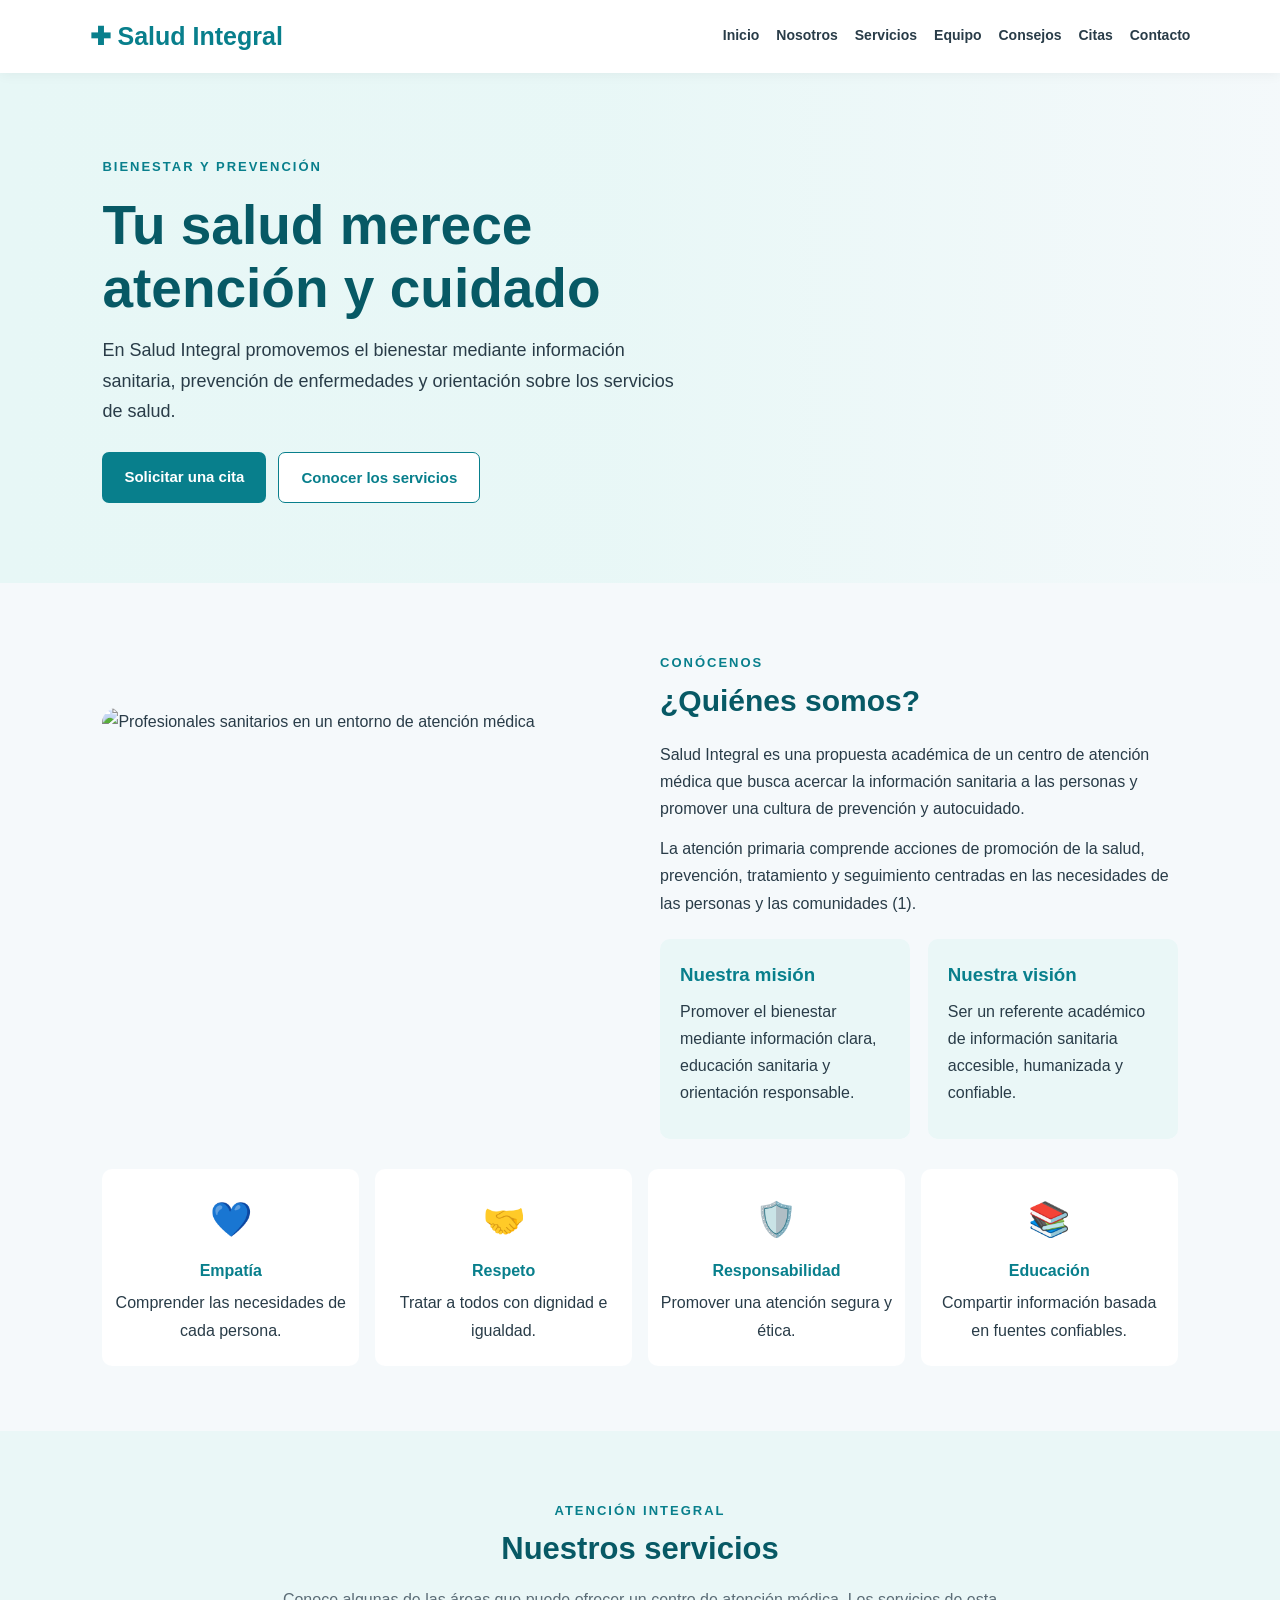
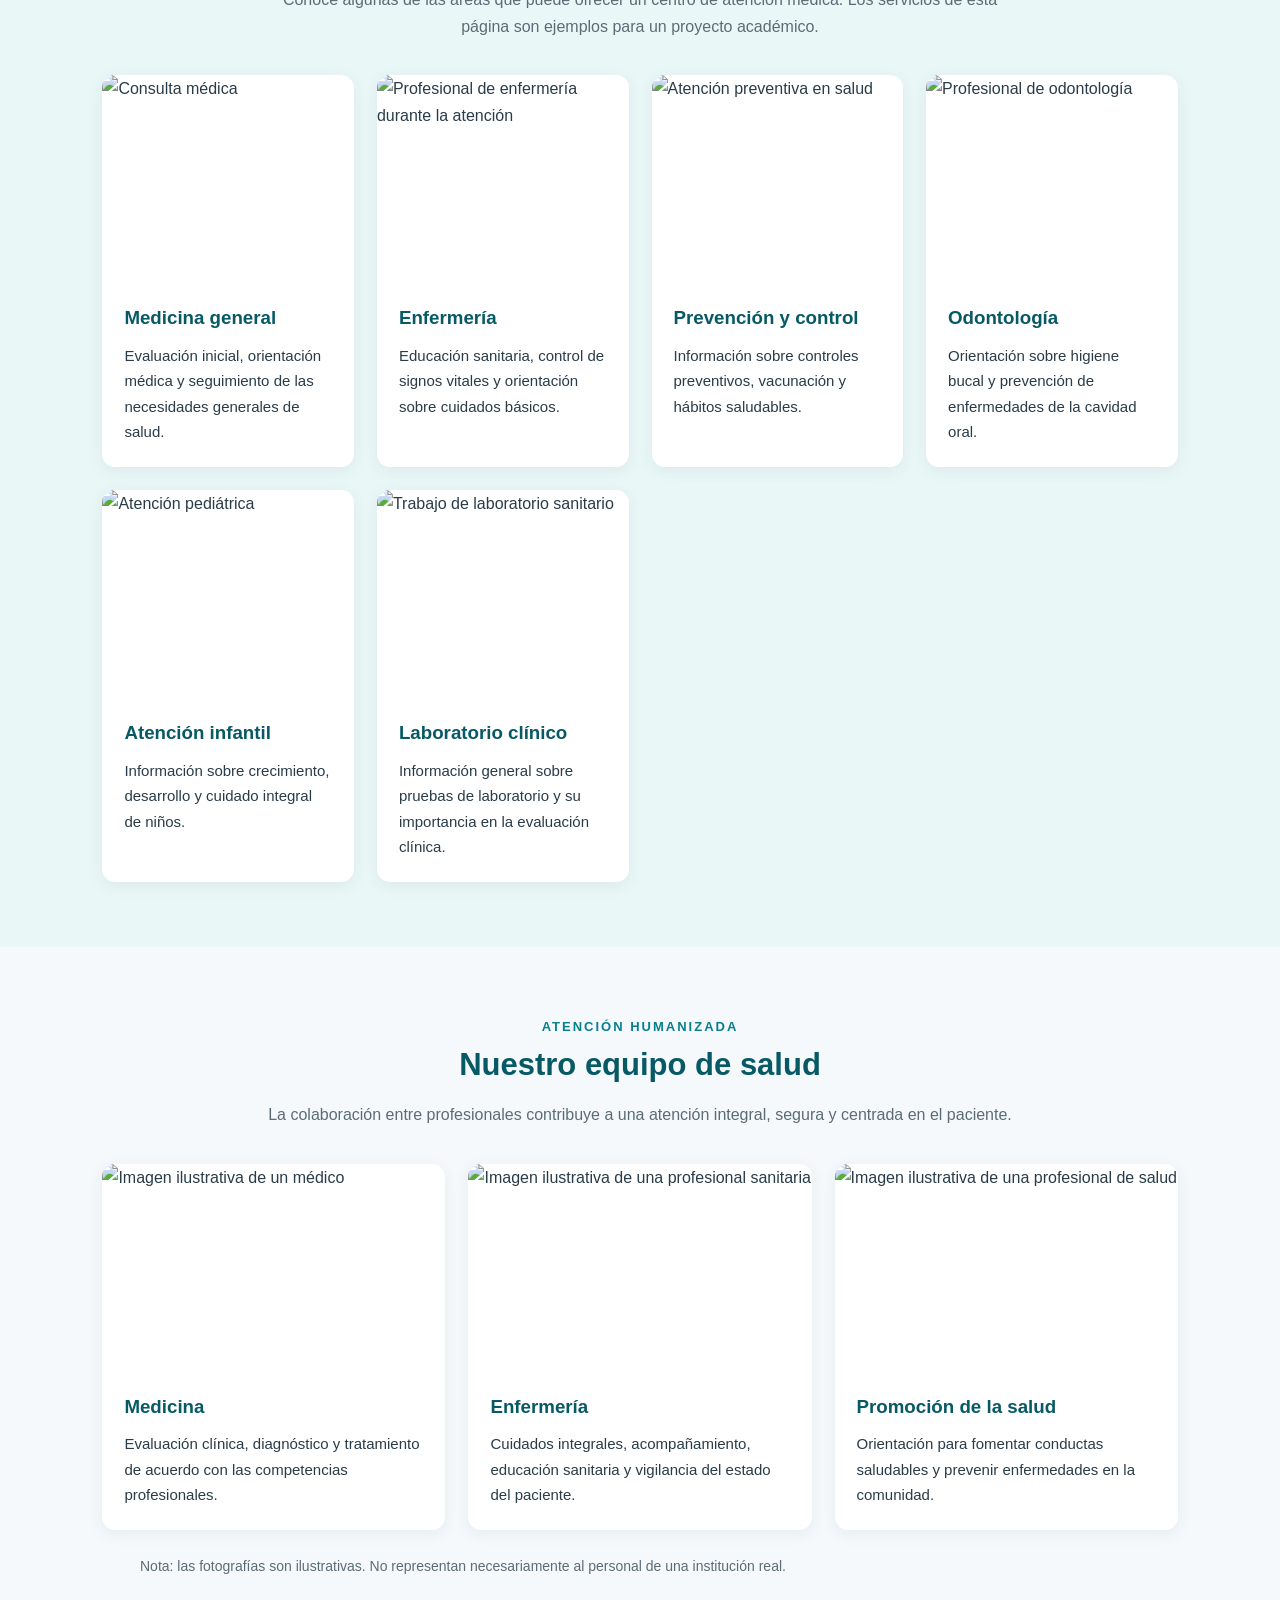
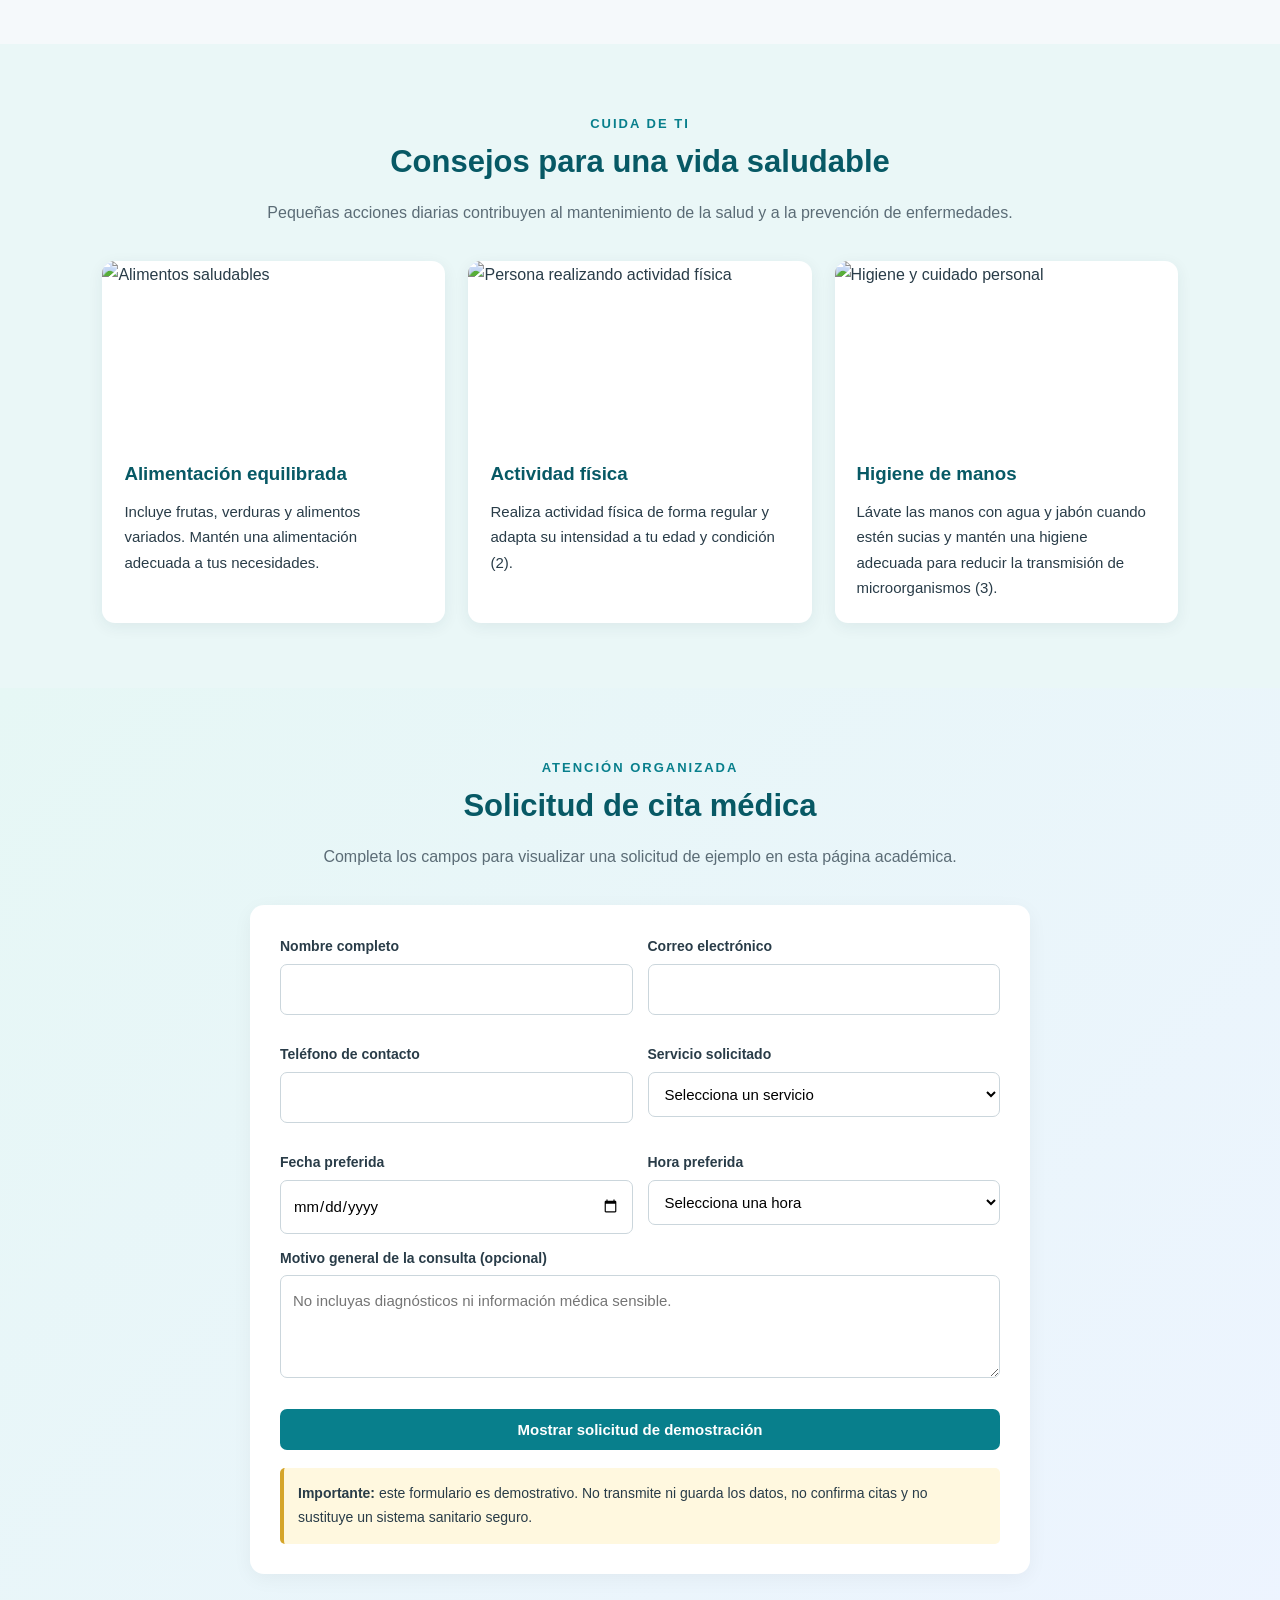
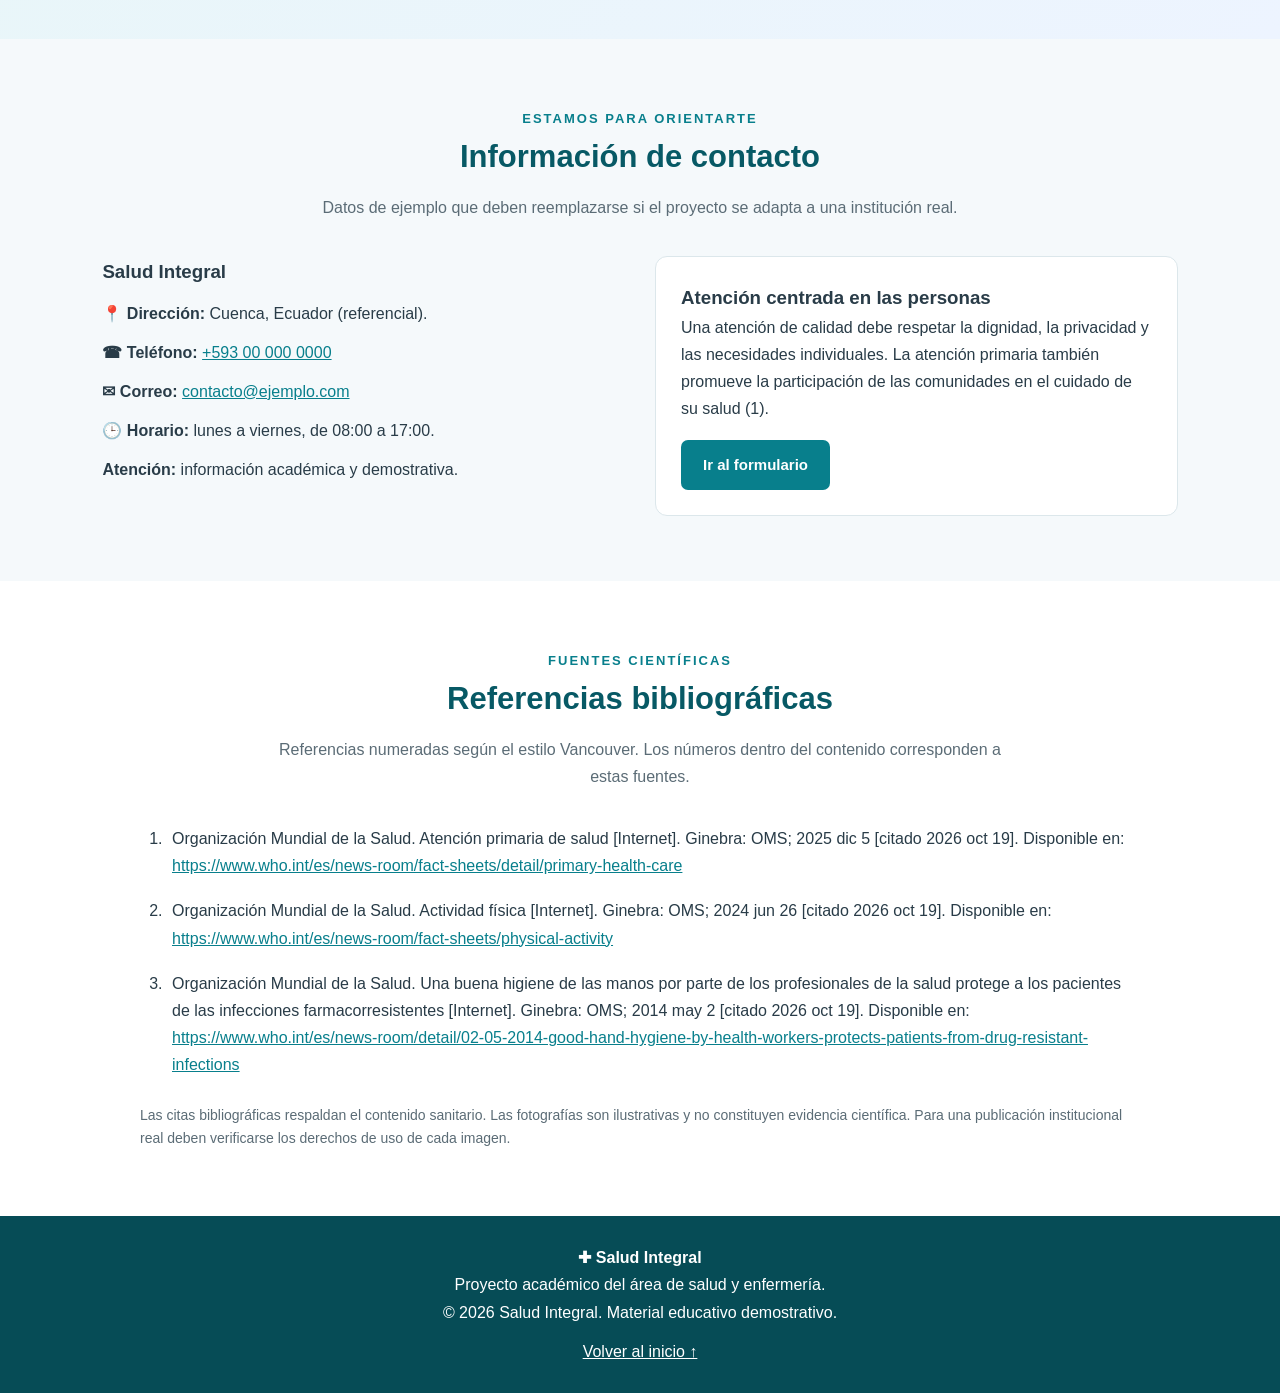
==== index.html @ 94a9ddc7 "Innitial commit" ====
<!DOCTYPE html>
<html lang="es">
<head>
  <meta charset="UTF-8">
  <meta name="viewport" content="width=device-width, initial-scale=1.0">
  <meta name="description" content="Salud Integral: proyecto académico de información sanitaria, prevención, enfermería y solicitud de citas médicas.">
  <meta name="theme-color" content="#087f8c">
  <title>Salud Integral | Centro de Atención Médica</title>

  <style>
    :root {
      --principal: #087f8c;
      --oscuro: #075965;
      --claro: #eaf7f7;
      --texto: #293c48;
      --blanco: #ffffff;
    }

    * {
      margin: 0;
      padding: 0;
      box-sizing: border-box;
    }

    html { scroll-behavior: smooth; }

    body {
      font-family: Arial, Helvetica, sans-serif;
      background: #f5f9fb;
      color: var(--texto);
      line-height: 1.7;
    }

    a { color: var(--principal); }

    img {
      display: block;
      max-width: 100%;
    }

    header {
      background: var(--blanco);
      padding: 15px 7%;
      display: flex;
      justify-content: space-between;
      align-items: center;
      gap: 20px;
      flex-wrap: wrap;
      box-shadow: 0 2px 12px #0000000c;
      position: sticky;
      top: 0;
      z-index: 10;
    }

    .logo {
      color: var(--principal);
      font-size: 25px;
      font-weight: bold;
      text-decoration: none;
    }

    nav {
      display: flex;
      flex-wrap: wrap;
      gap: 17px;
    }

    nav a {
      text-decoration: none;
      font-size: 14px;
      font-weight: bold;
      color: var(--texto);
    }

    nav a:hover { color: var(--principal); }

    .portada {
      min-height: 510px;
      display: flex;
      align-items: center;
      padding: 65px 8%;
      background:
        linear-gradient(90deg, #e7f7f6 0%, #e7f7f6e8 48%, #e7f7f610 100%),
        url("https://images.unsplash.com/photo-1576091160399-112ba8d25d1d?auto=format&fit=crop&w=1800&q=85")
        center/cover no-repeat;
    }

    .portada-contenido { max-width: 650px; }

    .etiqueta {
      color: var(--principal);
      font-weight: bold;
      text-transform: uppercase;
      letter-spacing: 2px;
      font-size: 13px;
    }

    h1 {
      color: var(--oscuro);
      font-size: clamp(34px, 5vw, 55px);
      line-height: 1.15;
      margin: 15px 0;
    }

    .portada p {
      font-size: 18px;
      max-width: 580px;
    }

    .botones {
      display: flex;
      flex-wrap: wrap;
      gap: 12px;
      margin-top: 25px;
    }

    .boton {
      display: inline-block;
      padding: 12px 22px;
      border: 0;
      border-radius: 7px;
      background: var(--principal);
      color: white;
      text-decoration: none;
      font-weight: bold;
      cursor: pointer;
      font-size: 15px;
    }

    .boton:hover { background: var(--oscuro); }

    .boton-secundario {
      background: white;
      color: var(--principal);
      border: 1px solid var(--principal);
    }

    section {
      padding: 65px 8%;
      scroll-margin-top: 85px;
    }

    .encabezado {
      text-align: center;
      max-width: 750px;
      margin: 0 auto 35px;
    }

    .encabezado h2 {
      color: var(--oscuro);
      font-size: 31px;
      margin-bottom: 10px;
    }

    .encabezado p { color: #5b6c76; }

    .nosotros {
      display: grid;
      grid-template-columns: 1fr 1fr;
      gap: 40px;
      align-items: center;
    }

    .nosotros img {
      width: 100%;
      height: 370px;
      object-fit: cover;
      border-radius: 15px;
    }

    .nosotros h2 {
      color: var(--oscuro);
      font-size: 30px;
      margin-bottom: 15px;
    }

    .nosotros p { margin-bottom: 13px; }

    .mision-vision {
      display: grid;
      grid-template-columns: repeat(2, 1fr);
      gap: 18px;
      margin-top: 22px;
    }

    .bloque {
      padding: 20px;
      background: var(--claro);
      border-radius: 10px;
    }

    .bloque h3 {
      color: var(--principal);
      margin-bottom: 7px;
    }

    .fondo-claro { background: var(--claro); }

    .servicios, .equipo, .consejos {
      display: grid;
      grid-template-columns: repeat(auto-fit, minmax(230px, 1fr));
      gap: 23px;
    }

    .tarjeta {
      background: white;
      border-radius: 13px;
      overflow: hidden;
      box-shadow: 0 4px 16px #173b4a12;
      transition: transform .2s;
    }

    .tarjeta:hover { transform: translateY(-4px); }

    .tarjeta img {
      width: 100%;
      height: 205px;
      object-fit: cover;
    }

    .tarjeta-contenido { padding: 22px; }

    .tarjeta h3 {
      color: var(--oscuro);
      margin-bottom: 9px;
    }

    .tarjeta p { font-size: 15px; }

    .icono {
      font-size: 34px;
      margin-bottom: 8px;
    }

    .valores {
      display: grid;
      grid-template-columns: repeat(auto-fit, minmax(150px, 1fr));
      gap: 16px;
      margin-top: 30px;
    }

    .valor {
      text-align: center;
      background: white;
      border-radius: 10px;
      padding: 22px 12px;
    }

    .valor strong {
      color: var(--principal);
      display: block;
      margin-bottom: 5px;
    }

    .consejo-imagen {
      height: 175px !important;
    }

    .citas-fondo {
      background: linear-gradient(135deg, #e6f7f5, #edf4ff);
    }

    .formulario {
      max-width: 780px;
      margin: auto;
      padding: 30px;
      background: white;
      border-radius: 14px;
      box-shadow: 0 5px 20px #0000000c;
    }

    .campos {
      display: grid;
      grid-template-columns: 1fr 1fr;
      gap: 15px;
    }

    .campo { margin-bottom: 13px; }

    label {
      display: block;
      font-weight: bold;
      margin-bottom: 5px;
      font-size: 14px;
    }

    input, select, textarea {
      width: 100%;
      padding: 12px;
      border: 1px solid #cbd6dc;
      border-radius: 7px;
      background: white;
      font: inherit;
      font-size: 15px;
    }

    input:focus, select:focus, textarea:focus {
      outline: 2px solid #79cbd0;
      border-color: var(--principal);
    }

    .formulario button { width: 100%; margin-top: 10px; }

    #mensaje {
      margin-top: 15px;
      color: var(--oscuro);
      font-weight: bold;
      text-align: center;
    }

    .aviso {
      margin-top: 18px;
      padding: 14px;
      background: #fff8df;
      border-left: 4px solid #d5a52a;
      border-radius: 5px;
      font-size: 14px;
    }

    .contacto-grid {
      display: grid;
      grid-template-columns: 1fr 1fr;
      gap: 30px;
      align-items: start;
    }

    .contacto-info p { margin: 12px 0; }

    .mapa {
      background: white;
      border-radius: 12px;
      padding: 25px;
      border: 1px solid #dce7eb;
    }

    .referencias { background: white; }

    .referencias ol {
      max-width: 1000px;
      margin: auto;
      padding-left: 27px;
    }

    .referencias li {
      margin-bottom: 18px;
      padding-left: 5px;
      overflow-wrap: anywhere;
    }

    .referencias a { overflow-wrap: anywhere; }

    .nota {
      max-width: 1000px;
      margin: 25px auto 0;
      color: #5b6c76;
      font-size: 14px;
    }

    footer {
      background: #064c56;
      color: white;
      text-align: center;
      padding: 28px 8%;
    }

    footer a { color: white; }

    .volver {
      display: inline-block;
      margin-top: 12px;
    }

    @media (max-width: 850px) {
      header { justify-content: center; }
      nav { justify-content: center; }
      .nosotros, .contacto-grid { grid-template-columns: 1fr; }
      .portada { background-position: 60% center; }
    }

    @media (max-width: 550px) {
      section { padding: 45px 6%; }
      header { position: static; padding: 18px 5%; }
      nav { gap: 12px; }
      nav a { font-size: 13px; }
      .portada { padding: 55px 6%; }
      .portada p { font-size: 16px; }
      .campos, .mision-vision { grid-template-columns: 1fr; }
      .formulario { padding: 20px; }
      .nosotros img { height: 260px; }
    }
  </style>
</head>

<body>

<header id="inicio">
  <a href="#inicio" class="logo">✚ Salud Integral</a>

  <nav aria-label="Navegación principal">
    <a href="#inicio">Inicio</a>
    <a href="#nosotros">Nosotros</a>
    <a href="#servicios">Servicios</a>
    <a href="#equipo">Equipo</a>
    <a href="#consejos">Consejos</a>
    <a href="#citas">Citas</a>
    <a href="#contacto">Contacto</a>
  </nav>
</header>

<main>

  <!-- PORTADA -->
  <section class="portada">
    <div class="portada-contenido">
      <span class="etiqueta">Bienestar y prevención</span>
      <h1>Tu salud merece atención y cuidado</h1>
      <p>
        En Salud Integral promovemos el bienestar mediante
        información sanitaria, prevención de enfermedades
        y orientación sobre los servicios de salud.
      </p>
      <div class="botones">
        <a href="#citas" class="boton">Solicitar una cita</a>
        <a href="#servicios" class="boton boton-secundario">
          Conocer los servicios
        </a>
      </div>
    </div>
  </section>

  <!-- QUIÉNES SOMOS -->
  <section id="nosotros">
    <div class="nosotros">
      <img
        src="https://images.unsplash.com/photo-1551601651-2a8555f1a136?auto=format&fit=crop&w=1000&q=85"
        alt="Profesionales sanitarios en un entorno de atención médica"
        loading="lazy">

      <div>
        <span class="etiqueta">Conócenos</span>
        <h2>¿Quiénes somos?</h2>
        <p>
          Salud Integral es una propuesta académica de un centro
          de atención médica que busca acercar la información
          sanitaria a las personas y promover una cultura de
          prevención y autocuidado.
        </p>
        <p>
          La atención primaria comprende acciones de promoción
          de la salud, prevención, tratamiento y seguimiento
          centradas en las necesidades de las personas y las
          comunidades (1).
        </p>

        <div class="mision-vision">
          <div class="bloque">
            <h3>Nuestra misión</h3>
            <p>
              Promover el bienestar mediante información clara,
              educación sanitaria y orientación responsable.
            </p>
          </div>
          <div class="bloque">
            <h3>Nuestra visión</h3>
            <p>
              Ser un referente académico de información
              sanitaria accesible, humanizada y confiable.
            </p>
          </div>
        </div>
      </div>
    </div>

    <div class="valores">
      <div class="valor">
        <div class="icono">💙</div>
        <strong>Empatía</strong>
        <p>Comprender las necesidades de cada persona.</p>
      </div>
      <div class="valor">
        <div class="icono">🤝</div>
        <strong>Respeto</strong>
        <p>Tratar a todos con dignidad e igualdad.</p>
      </div>
      <div class="valor">
        <div class="icono">🛡️</div>
        <strong>Responsabilidad</strong>
        <p>Promover una atención segura y ética.</p>
      </div>
      <div class="valor">
        <div class="icono">📚</div>
        <strong>Educación</strong>
        <p>Compartir información basada en fuentes confiables.</p>
      </div>
    </div>
  </section>

  <!-- SERVICIOS -->
  <section id="servicios" class="fondo-claro">
    <div class="encabezado">
      <span class="etiqueta">Atención integral</span>
      <h2>Nuestros servicios</h2>
      <p>
        Conoce algunas de las áreas que puede ofrecer un centro
        de atención médica. Los servicios de esta página son
        ejemplos para un proyecto académico.
      </p>
    </div>

    <div class="servicios">
      <article class="tarjeta">
        <img
          src="https://images.unsplash.com/photo-1612349317150-e413f6a5b16d?auto=format&fit=crop&w=700&q=80"
          alt="Consulta médica"
          loading="lazy">
        <div class="tarjeta-contenido">
          <h3>Medicina general</h3>
          <p>
            Evaluación inicial, orientación médica y seguimiento
            de las necesidades generales de salud.
          </p>
        </div>
      </article>

      <article class="tarjeta">
        <img
          src="https://images.unsplash.com/photo-1576091160550-2173dba999ef?auto=format&fit=crop&w=700&q=80"
          alt="Profesional de enfermería durante la atención"
          loading="lazy">
        <div class="tarjeta-contenido">
          <h3>Enfermería</h3>
          <p>
            Educación sanitaria, control de signos vitales
            y orientación sobre cuidados básicos.
          </p>
        </div>
      </article>

      <article class="tarjeta">
        <img
          src="https://images.unsplash.com/photo-1584982751601-97dcc096659c?auto=format&fit=crop&w=700&q=80"
          alt="Atención preventiva en salud"
          loading="lazy">
        <div class="tarjeta-contenido">
          <h3>Prevención y control</h3>
          <p>
            Información sobre controles preventivos,
            vacunación y hábitos saludables.
          </p>
        </div>
      </article>

      <article class="tarjeta">
        <img
          src="https://images.unsplash.com/photo-1606811971618-4486d14f3f99?auto=format&fit=crop&w=700&q=80"
          alt="Profesional de odontología"
          loading="lazy">
        <div class="tarjeta-contenido">
          <h3>Odontología</h3>
          <p>
            Orientación sobre higiene bucal y prevención
            de enfermedades de la cavidad oral.
          </p>
        </div>
      </article>

      <article class="tarjeta">
        <img
          src="https://images.unsplash.com/photo-1581056771107-24ca5f033842?auto=format&fit=crop&w=700&q=80"
          alt="Atención pediátrica"
          loading="lazy">
        <div class="tarjeta-contenido">
          <h3>Atención infantil</h3>
          <p>
            Información sobre crecimiento, desarrollo
            y cuidado integral de niños.
          </p>
        </div>
      </article>

      <article class="tarjeta">
        <img
          src="https://images.unsplash.com/photo-1579154204601-01588f351e67?auto=format&fit=crop&w=700&q=80"
          alt="Trabajo de laboratorio sanitario"
          loading="lazy">
        <div class="tarjeta-contenido">
          <h3>Laboratorio clínico</h3>
          <p>
            Información general sobre pruebas de laboratorio
            y su importancia en la evaluación clínica.
          </p>
        </div>
      </article>
    </div>
  </section>

  <!-- EQUIPO -->
  <section id="equipo">
    <div class="encabezado">
      <span class="etiqueta">Atención humanizada</span>
      <h2>Nuestro equipo de salud</h2>
      <p>
        La colaboración entre profesionales contribuye a una
        atención integral, segura y centrada en el paciente.
      </p>
    </div>

    <div class="equipo">
      <article class="tarjeta">
        <img
          src="https://images.unsplash.com/photo-1612349317150-e413f6a5b16d?auto=format&fit=crop&w=700&q=80"
          alt="Imagen ilustrativa de un médico"
          loading="lazy">
        <div class="tarjeta-contenido">
          <h3>Medicina</h3>
          <p>
            Evaluación clínica, diagnóstico y tratamiento
            de acuerdo con las competencias profesionales.
          </p>
        </div>
      </article>

      <article class="tarjeta">
        <img
          src="https://images.unsplash.com/photo-1559839734-2b71ea197ec2?auto=format&fit=crop&w=700&q=80"
          alt="Imagen ilustrativa de una profesional sanitaria"
          loading="lazy">
        <div class="tarjeta-contenido">
          <h3>Enfermería</h3>
          <p>
            Cuidados integrales, acompañamiento, educación
            sanitaria y vigilancia del estado del paciente.
          </p>
        </div>
      </article>

      <article class="tarjeta">
        <img
          src="https://images.unsplash.com/photo-1582750433449-648ed127bb54?auto=format&fit=crop&w=700&q=80"
          alt="Imagen ilustrativa de una profesional de salud"
          loading="lazy">
        <div class="tarjeta-contenido">
          <h3>Promoción de la salud</h3>
          <p>
            Orientación para fomentar conductas saludables
            y prevenir enfermedades en la comunidad.
          </p>
        </div>
      </article>
    </div>

    <p class="nota">
      Nota: las fotografías son ilustrativas. No representan
      necesariamente al personal de una institución real.
    </p>
  </section>

  <!-- CONSEJOS -->
  <section id="consejos" class="fondo-claro">
    <div class="encabezado">
      <span class="etiqueta">Cuida de ti</span>
      <h2>Consejos para una vida saludable</h2>
      <p>
        Pequeñas acciones diarias contribuyen al mantenimiento
        de la salud y a la prevención de enfermedades.
      </p>
    </div>

    <div class="consejos">
      <article class="tarjeta">
        <img class="consejo-imagen"
          src="https://images.unsplash.com/photo-1505576399274-565b52d4ac71?auto=format&fit=crop&w=700&q=80"
          alt="Alimentos saludables"
          loading="lazy">
        <div class="tarjeta-contenido">
          <h3>Alimentación equilibrada</h3>
          <p>
            Incluye frutas, verduras y alimentos variados.
            Mantén una alimentación adecuada a tus necesidades.
          </p>
        </div>
      </article>

      <article class="tarjeta">
        <img class="consejo-imagen"
          src="https://images.unsplash.com/photo-1476480862126-209bfaa8edc8?auto=format&fit=crop&w=700&q=80"
          alt="Persona realizando actividad física"
          loading="lazy">
        <div class="tarjeta-contenido">
          <h3>Actividad física</h3>
          <p>
            Realiza actividad física de forma regular y
            adapta su intensidad a tu edad y condición (2).
          </p>
        </div>
      </article>

      <article class="tarjeta">
        <img class="consejo-imagen"
          src="https://images.unsplash.com/photo-1584744982491-665216d95f8b?auto=format&fit=crop&w=700&q=80"
          alt="Higiene y cuidado personal"
          loading="lazy">
        <div class="tarjeta-contenido">
          <h3>Higiene de manos</h3>
          <p>
            Lávate las manos con agua y jabón cuando estén
            sucias y mantén una higiene adecuada para reducir
            la transmisión de microorganismos (3).
          </p>
        </div>
      </article>
    </div>
  </section>

  <!-- CITAS -->
  <section id="citas" class="citas-fondo">
    <div class="encabezado">
      <span class="etiqueta">Atención organizada</span>
      <h2>Solicitud de cita médica</h2>
      <p>
        Completa los campos para visualizar una solicitud
        de ejemplo en esta página académica.
      </p>
    </div>

    <form class="formulario" id="formulario">
      <div class="campos">
        <div class="campo">
          <label for="nombre">Nombre completo</label>
          <input type="text" id="nombre" name="nombre"
            autocomplete="name" maxlength="100" required>
        </div>

        <div class="campo">
          <label for="correo">Correo electrónico</label>
          <input type="email" id="correo" name="correo"
            autocomplete="email" required>
        </div>

        <div class="campo">
          <label for="telefono">Teléfono de contacto</label>
          <input type="tel" id="telefono" name="telefono"
            autocomplete="tel" required>
        </div>

        <div class="campo">
          <label for="servicio">Servicio solicitado</label>
          <select id="servicio" name="servicio" required>
            <option value="">Selecciona un servicio</option>
            <option>Medicina general</option>
            <option>Enfermería</option>
            <option>Prevención y control</option>
            <option>Odontología</option>
            <option>Atención infantil</option>
            <option>Laboratorio clínico</option>
          </select>
        </div>

        <div class="campo">
          <label for="fecha">Fecha preferida</label>
          <input type="date" id="fecha" name="fecha" required>
        </div>

        <div class="campo">
          <label for="hora">Hora preferida</label>
          <select id="hora" name="hora" required>
            <option value="">Selecciona una hora</option>
            <option value="08:00">08:00</option>
            <option value="09:00">09:00</option>
            <option value="10:00">10:00</option>
            <option value="11:00">11:00</option>
            <option value="14:00">14:00</option>
            <option value="15:00">15:00</option>
            <option value="16:00">16:00</option>
          </select>
        </div>
      </div>

      <div class="campo">
        <label for="motivo">Motivo general de la consulta (opcional)</label>
        <textarea id="motivo" name="motivo" rows="3"
          maxlength="300"
          placeholder="No incluyas diagnósticos ni información médica sensible."></textarea>
      </div>

      <button type="submit" class="boton">
        Mostrar solicitud de demostración
      </button>

      <p id="mensaje" role="status" aria-live="polite"></p>

      <div class="aviso">
        <strong>Importante:</strong> este formulario es demostrativo.
        No transmite ni guarda los datos, no confirma citas y no
        sustituye un sistema sanitario seguro.
      </div>
    </form>
  </section>

  <!-- CONTACTO -->
  <section id="contacto">
    <div class="encabezado">
      <span class="etiqueta">Estamos para orientarte</span>
      <h2>Información de contacto</h2>
      <p>
        Datos de ejemplo que deben reemplazarse si el proyecto
        se adapta a una institución real.
      </p>
    </div>

    <div class="contacto-grid">
      <div class="contacto-info">
        <h3>Salud Integral</h3>
        <p><strong>📍 Dirección:</strong> Cuenca, Ecuador (referencial).</p>
        <p>
          <strong>☎ Teléfono:</strong>
          <a href="tel:+593000000000">+593 00 000 0000</a>
        </p>
        <p>
          <strong>✉ Correo:</strong>
          <a href="mailto:contacto@ejemplo.com">contacto@ejemplo.com</a>
        </p>
        <p><strong>🕒 Horario:</strong> lunes a viernes, de 08:00 a 17:00.</p>
        <p><strong>Atención:</strong> información académica y demostrativa.</p>
      </div>

      <div class="mapa">
        <h3>Atención centrada en las personas</h3>
        <p>
          Una atención de calidad debe respetar la dignidad,
          la privacidad y las necesidades individuales.
          La atención primaria también promueve la participación
          de las comunidades en el cuidado de su salud (1).
        </p>
        <a class="boton" href="#citas" style="margin-top:18px">
          Ir al formulario
        </a>
      </div>
    </div>
  </section>

  <!-- REFERENCIAS VANCOUVER -->
  <section id="referencias" class="referencias">
    <div class="encabezado">
      <span class="etiqueta">Fuentes científicas</span>
      <h2>Referencias bibliográficas</h2>
      <p>
        Referencias numeradas según el estilo Vancouver.
        Los números dentro del contenido corresponden a estas fuentes.
      </p>
    </div>

    <ol>
      <li>
        Organización Mundial de la Salud. Atención primaria de salud
        [Internet]. Ginebra: OMS; 2025 dic 5 [citado 2026 oct 19].
        Disponible en:
        <a href="https://www.who.int/es/news-room/fact-sheets/detail/primary-health-care"
          target="_blank" rel="noopener noreferrer">
          https://www.who.int/es/news-room/fact-sheets/detail/primary-health-care
        </a>
      </li>

      <li>
        Organización Mundial de la Salud. Actividad física
        [Internet]. Ginebra: OMS; 2024 jun 26
        [citado 2026 oct 19]. Disponible en:
        <a href="https://www.who.int/es/news-room/fact-sheets/physical-activity"
          target="_blank" rel="noopener noreferrer">
          https://www.who.int/es/news-room/fact-sheets/physical-activity
        </a>
      </li>

      <li>
        Organización Mundial de la Salud. Una buena higiene de las
        manos por parte de los profesionales de la salud protege a
        los pacientes de las infecciones farmacorresistentes
        [Internet]. Ginebra: OMS; 2014 may 2
        [citado 2026 oct 19]. Disponible en:
        <a href="https://www.who.int/es/news-room/detail/02-05-2014-good-hand-hygiene-by-health-workers-protects-patients-from-drug-resistant-infections"
          target="_blank" rel="noopener noreferrer">
          https://www.who.int/es/news-room/detail/02-05-2014-good-hand-hygiene-by-health-workers-protects-patients-from-drug-resistant-infections
        </a>
      </li>
    </ol>

    <p class="nota">
      Las citas bibliográficas respaldan el contenido sanitario.
      Las fotografías son ilustrativas y no constituyen evidencia
      científica. Para una publicación institucional real deben
      verificarse los derechos de uso de cada imagen.
    </p>
  </section>

</main>

<footer>
  <p><strong>✚ Salud Integral</strong></p>
  <p>Proyecto académico del área de salud y enfermería.</p>
  <p>© 2026 Salud Integral. Material educativo demostrativo.</p>
  <a href="#inicio" class="volver">Volver al inicio ↑</a>
</footer>

<script>
  const formulario = document.getElementById("formulario");
  const fecha = document.getElementById("fecha");
  const mensaje = document.getElementById("mensaje");

  function fechaLocal() {
    const ahora = new Date();
    const local = new Date(
      ahora.getTime() - ahora.getTimezoneOffset() * 60000
    );
    return local.toISOString().slice(0, 10);
  }

  fecha.min = fechaLocal();

  formulario.addEventListener("submit", function(evento) {
    evento.preventDefault();
    mensaje.textContent = "";

    if (fecha.value < fechaLocal()) {
      mensaje.textContent =
        "Selecciona una fecha igual o posterior a hoy.";
      return;
    }

    const nombre = document.getElementById("nombre").value.trim();
    const servicio = document.getElementById("servicio").value;
    const fechaElegida = fecha.value;
    const horaElegida = document.getElementById("hora").value;

    if (!nombre || !servicio) {
      mensaje.textContent = "Completa los campos obligatorios.";
      return;
    }

    mensaje.textContent =
      "Demostración completada para " + nombre + ". " +
      "Servicio: " + servicio + ". Fecha: " + fechaElegida +
      ", hora: " + horaElegida +
      ". La solicitud no fue enviada y la cita no está reservada.";

    formulario.reset();
    fecha.min = fechaLocal();
  });
</script>

</body>
</html>
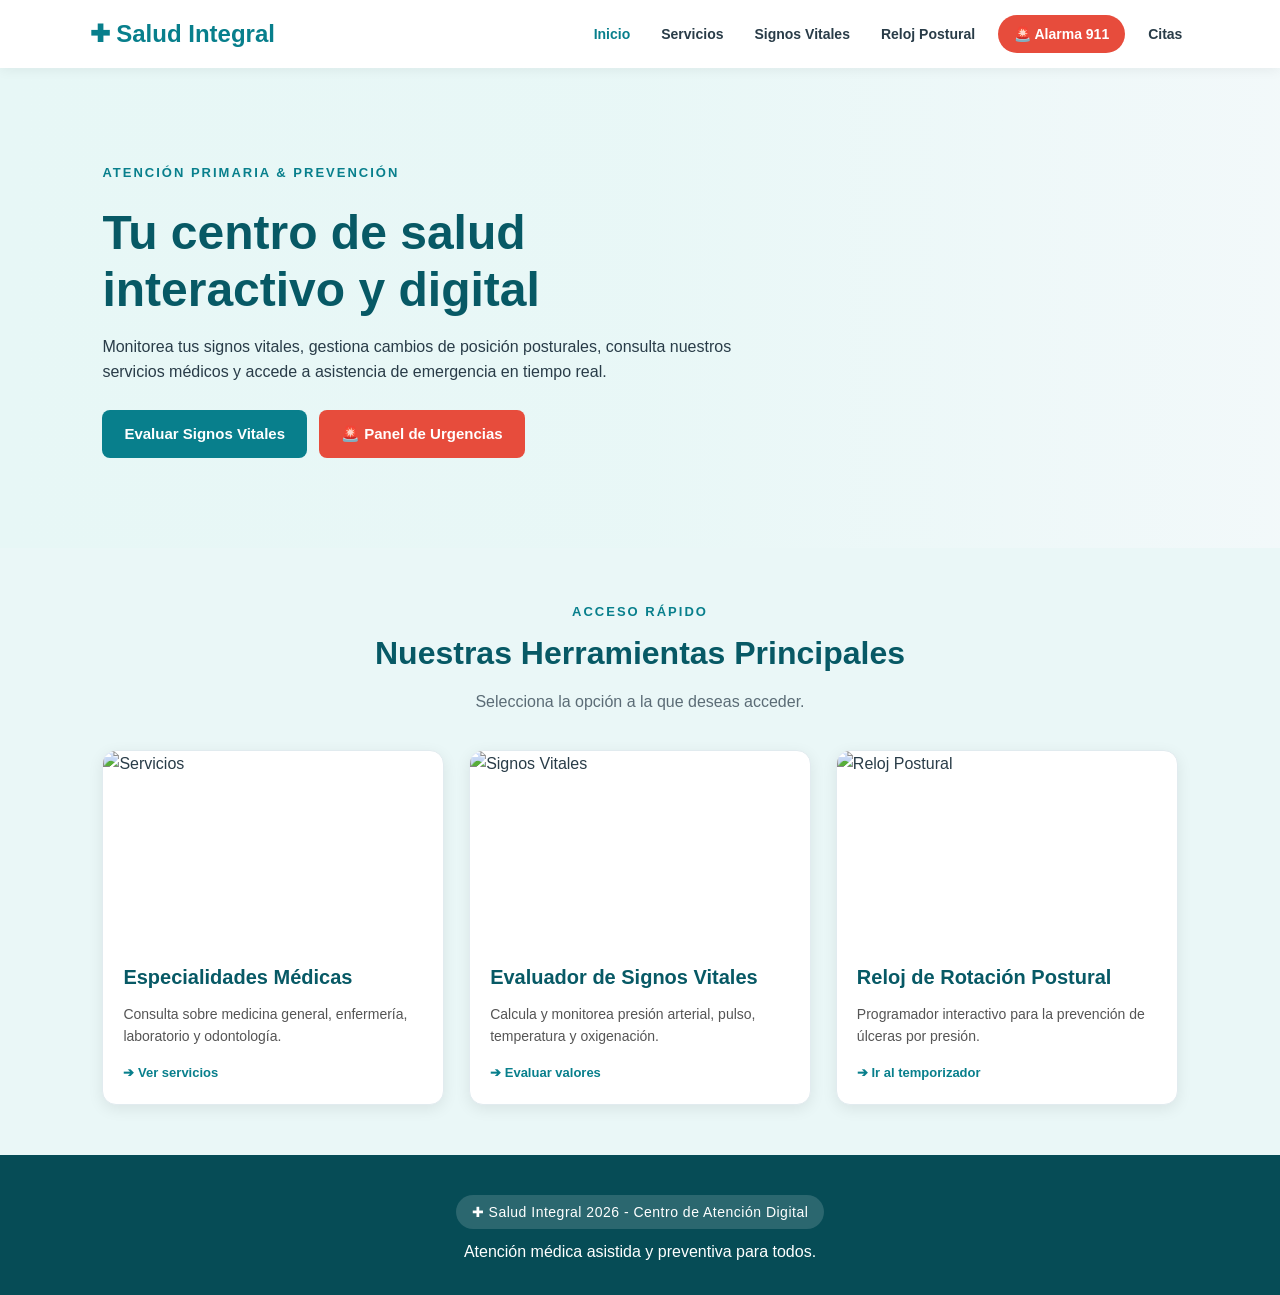
==== commit 804b2b25: "Initial commit" ====
--- a/index.html
+++ b/index.html
@@ -1,951 +1,84 @@
-<!DOCTYPE html>
-<html lang="es">
-<head>
-  <meta charset="UTF-8">
-  <meta name="viewport" content="width=device-width, initial-scale=1.0">
-  <meta name="description" content="Salud Integral: proyecto académico de información sanitaria, prevención, enfermería y solicitud de citas médicas.">
-  <meta name="theme-color" content="#087f8c">
-  <title>Salud Integral | Centro de Atención Médica</title>
-
-  <style>
-    :root {
-      --principal: #087f8c;
-      --oscuro: #075965;
-      --claro: #eaf7f7;
-      --texto: #293c48;
-      --blanco: #ffffff;
-    }
-
-    * {
-      margin: 0;
-      padding: 0;
-      box-sizing: border-box;
-    }
-
-    html { scroll-behavior: smooth; }
-
-    body {
-      font-family: Arial, Helvetica, sans-serif;
-      background: #f5f9fb;
-      color: var(--texto);
-      line-height: 1.7;
-    }
-
-    a { color: var(--principal); }
-
-    img {
-      display: block;
-      max-width: 100%;
-    }
-
-    header {
-      background: var(--blanco);
-      padding: 15px 7%;
-      display: flex;
-      justify-content: space-between;
-      align-items: center;
-      gap: 20px;
-      flex-wrap: wrap;
-      box-shadow: 0 2px 12px #0000000c;
-      position: sticky;
-      top: 0;
-      z-index: 10;
-    }
-
-    .logo {
-      color: var(--principal);
-      font-size: 25px;
-      font-weight: bold;
-      text-decoration: none;
-    }
-
-    nav {
-      display: flex;
-      flex-wrap: wrap;
-      gap: 17px;
-    }
-
-    nav a {
-      text-decoration: none;
-      font-size: 14px;
-      font-weight: bold;
-      color: var(--texto);
-    }
-
-    nav a:hover { color: var(--principal); }
-
-    .portada {
-      min-height: 510px;
-      display: flex;
-      align-items: center;
-      padding: 65px 8%;
-      background:
-        linear-gradient(90deg, #e7f7f6 0%, #e7f7f6e8 48%, #e7f7f610 100%),
-        url("https://images.unsplash.com/photo-1576091160399-112ba8d25d1d?auto=format&fit=crop&w=1800&q=85")
-        center/cover no-repeat;
-    }
-
-    .portada-contenido { max-width: 650px; }
-
-    .etiqueta {
-      color: var(--principal);
-      font-weight: bold;
-      text-transform: uppercase;
-      letter-spacing: 2px;
-      font-size: 13px;
-    }
-
-    h1 {
-      color: var(--oscuro);
-      font-size: clamp(34px, 5vw, 55px);
-      line-height: 1.15;
-      margin: 15px 0;
-    }
-
-    .portada p {
-      font-size: 18px;
-      max-width: 580px;
-    }
-
-    .botones {
-      display: flex;
-      flex-wrap: wrap;
-      gap: 12px;
-      margin-top: 25px;
-    }
-
-    .boton {
-      display: inline-block;
-      padding: 12px 22px;
-      border: 0;
-      border-radius: 7px;
-      background: var(--principal);
-      color: white;
-      text-decoration: none;
-      font-weight: bold;
-      cursor: pointer;
-      font-size: 15px;
-    }
-
-    .boton:hover { background: var(--oscuro); }
-
-    .boton-secundario {
-      background: white;
-      color: var(--principal);
-      border: 1px solid var(--principal);
-    }
-
-    section {
-      padding: 65px 8%;
-      scroll-margin-top: 85px;
-    }
-
-    .encabezado {
-      text-align: center;
-      max-width: 750px;
-      margin: 0 auto 35px;
-    }
-
-    .encabezado h2 {
-      color: var(--oscuro);
-      font-size: 31px;
-      margin-bottom: 10px;
-    }
-
-    .encabezado p { color: #5b6c76; }
-
-    .nosotros {
-      display: grid;
-      grid-template-columns: 1fr 1fr;
-      gap: 40px;
-      align-items: center;
-    }
-
-    .nosotros img {
-      width: 100%;
-      height: 370px;
-      object-fit: cover;
-      border-radius: 15px;
-    }
-
-    .nosotros h2 {
-      color: var(--oscuro);
-      font-size: 30px;
-      margin-bottom: 15px;
-    }
-
-    .nosotros p { margin-bottom: 13px; }
-
-    .mision-vision {
-      display: grid;
-      grid-template-columns: repeat(2, 1fr);
-      gap: 18px;
-      margin-top: 22px;
-    }
-
-    .bloque {
-      padding: 20px;
-      background: var(--claro);
-      border-radius: 10px;
-    }
-
-    .bloque h3 {
-      color: var(--principal);
-      margin-bottom: 7px;
-    }
-
-    .fondo-claro { background: var(--claro); }
-
-    .servicios, .equipo, .consejos {
-      display: grid;
-      grid-template-columns: repeat(auto-fit, minmax(230px, 1fr));
-      gap: 23px;
-    }
-
-    .tarjeta {
-      background: white;
-      border-radius: 13px;
-      overflow: hidden;
-      box-shadow: 0 4px 16px #173b4a12;
-      transition: transform .2s;
-    }
-
-    .tarjeta:hover { transform: translateY(-4px); }
-
-    .tarjeta img {
-      width: 100%;
-      height: 205px;
-      object-fit: cover;
-    }
-
-    .tarjeta-contenido { padding: 22px; }
-
-    .tarjeta h3 {
-      color: var(--oscuro);
-      margin-bottom: 9px;
-    }
-
-    .tarjeta p { font-size: 15px; }
-
-    .icono {
-      font-size: 34px;
-      margin-bottom: 8px;
-    }
-
-    .valores {
-      display: grid;
-      grid-template-columns: repeat(auto-fit, minmax(150px, 1fr));
-      gap: 16px;
-      margin-top: 30px;
-    }
-
-    .valor {
-      text-align: center;
-      background: white;
-      border-radius: 10px;
-      padding: 22px 12px;
-    }
-
-    .valor strong {
-      color: var(--principal);
-      display: block;
-      margin-bottom: 5px;
-    }
-
-    .consejo-imagen {
-      height: 175px !important;
-    }
-
-    .citas-fondo {
-      background: linear-gradient(135deg, #e6f7f5, #edf4ff);
-    }
-
-    .formulario {
-      max-width: 780px;
-      margin: auto;
-      padding: 30px;
-      background: white;
-      border-radius: 14px;
-      box-shadow: 0 5px 20px #0000000c;
-    }
-
-    .campos {
-      display: grid;
-      grid-template-columns: 1fr 1fr;
-      gap: 15px;
-    }
-
-    .campo { margin-bottom: 13px; }
-
-    label {
-      display: block;
-      font-weight: bold;
-      margin-bottom: 5px;
-      font-size: 14px;
-    }
-
-    input, select, textarea {
-      width: 100%;
-      padding: 12px;
-      border: 1px solid #cbd6dc;
-      border-radius: 7px;
-      background: white;
-      font: inherit;
-      font-size: 15px;
-    }
-
-    input:focus, select:focus, textarea:focus {
-      outline: 2px solid #79cbd0;
-      border-color: var(--principal);
-    }
-
-    .formulario button { width: 100%; margin-top: 10px; }
-
-    #mensaje {
-      margin-top: 15px;
-      color: var(--oscuro);
-      font-weight: bold;
-      text-align: center;
-    }
-
-    .aviso {
-      margin-top: 18px;
-      padding: 14px;
-      background: #fff8df;
-      border-left: 4px solid #d5a52a;
-      border-radius: 5px;
-      font-size: 14px;
-    }
-
-    .contacto-grid {
-      display: grid;
-      grid-template-columns: 1fr 1fr;
-      gap: 30px;
-      align-items: start;
-    }
-
-    .contacto-info p { margin: 12px 0; }
-
-    .mapa {
-      background: white;
-      border-radius: 12px;
-      padding: 25px;
-      border: 1px solid #dce7eb;
-    }
-
-    .referencias { background: white; }
-
-    .referencias ol {
-      max-width: 1000px;
-      margin: auto;
-      padding-left: 27px;
-    }
-
-    .referencias li {
-      margin-bottom: 18px;
-      padding-left: 5px;
-      overflow-wrap: anywhere;
-    }
-
-    .referencias a { overflow-wrap: anywhere; }
-
-    .nota {
-      max-width: 1000px;
-      margin: 25px auto 0;
-      color: #5b6c76;
-      font-size: 14px;
-    }
-
-    footer {
-      background: #064c56;
-      color: white;
-      text-align: center;
-      padding: 28px 8%;
-    }
-
-    footer a { color: white; }
-
-    .volver {
-      display: inline-block;
-      margin-top: 12px;
-    }
-
-    @media (max-width: 850px) {
-      header { justify-content: center; }
-      nav { justify-content: center; }
-      .nosotros, .contacto-grid { grid-template-columns: 1fr; }
-      .portada { background-position: 60% center; }
-    }
-
-    @media (max-width: 550px) {
-      section { padding: 45px 6%; }
-      header { position: static; padding: 18px 5%; }
-      nav { gap: 12px; }
-      nav a { font-size: 13px; }
-      .portada { padding: 55px 6%; }
-      .portada p { font-size: 16px; }
-      .campos, .mision-vision { grid-template-columns: 1fr; }
-      .formulario { padding: 20px; }
-      .nosotros img { height: 260px; }
-    }
-  </style>
-</head>
-
-<body>
-
-<header id="inicio">
-  <a href="#inicio" class="logo">✚ Salud Integral</a>
-
-  <nav aria-label="Navegación principal">
-    <a href="#inicio">Inicio</a>
-    <a href="#nosotros">Nosotros</a>
-    <a href="#servicios">Servicios</a>
-    <a href="#equipo">Equipo</a>
-    <a href="#consejos">Consejos</a>
-    <a href="#citas">Citas</a>
-    <a href="#contacto">Contacto</a>
-  </nav>
-</header>
-
-<main>
-
-  <!-- PORTADA -->
-  <section class="portada">
-    <div class="portada-contenido">
-      <span class="etiqueta">Bienestar y prevención</span>
-      <h1>Tu salud merece atención y cuidado</h1>
-      <p>
-        En Salud Integral promovemos el bienestar mediante
-        información sanitaria, prevención de enfermedades
-        y orientación sobre los servicios de salud.
-      </p>
-      <div class="botones">
-        <a href="#citas" class="boton">Solicitar una cita</a>
-        <a href="#servicios" class="boton boton-secundario">
-          Conocer los servicios
-        </a>
-      </div>
-    </div>
-  </section>
-
-  <!-- QUIÉNES SOMOS -->
-  <section id="nosotros">
-    <div class="nosotros">
-      <img
-        src="https://images.unsplash.com/photo-1551601651-2a8555f1a136?auto=format&fit=crop&w=1000&q=85"
-        alt="Profesionales sanitarios en un entorno de atención médica"
-        loading="lazy">
-
-      <div>
-        <span class="etiqueta">Conócenos</span>
-        <h2>¿Quiénes somos?</h2>
-        <p>
-          Salud Integral es una propuesta académica de un centro
-          de atención médica que busca acercar la información
-          sanitaria a las personas y promover una cultura de
-          prevención y autocuidado.
-        </p>
-        <p>
-          La atención primaria comprende acciones de promoción
-          de la salud, prevención, tratamiento y seguimiento
-          centradas en las necesidades de las personas y las
-          comunidades (1).
-        </p>
-
-        <div class="mision-vision">
-          <div class="bloque">
-            <h3>Nuestra misión</h3>
-            <p>
-              Promover el bienestar mediante información clara,
-              educación sanitaria y orientación responsable.
-            </p>
-          </div>
-          <div class="bloque">
-            <h3>Nuestra visión</h3>
-            <p>
-              Ser un referente académico de información
-              sanitaria accesible, humanizada y confiable.
-            </p>
-          </div>
-        </div>
-      </div>
-    </div>
-
-    <div class="valores">
-      <div class="valor">
-        <div class="icono">💙</div>
-        <strong>Empatía</strong>
-        <p>Comprender las necesidades de cada persona.</p>
-      </div>
-      <div class="valor">
-        <div class="icono">🤝</div>
-        <strong>Respeto</strong>
-        <p>Tratar a todos con dignidad e igualdad.</p>
-      </div>
-      <div class="valor">
-        <div class="icono">🛡️</div>
-        <strong>Responsabilidad</strong>
-        <p>Promover una atención segura y ética.</p>
-      </div>
-      <div class="valor">
-        <div class="icono">📚</div>
-        <strong>Educación</strong>
-        <p>Compartir información basada en fuentes confiables.</p>
-      </div>
-    </div>
-  </section>
-
-  <!-- SERVICIOS -->
-  <section id="servicios" class="fondo-claro">
-    <div class="encabezado">
-      <span class="etiqueta">Atención integral</span>
-      <h2>Nuestros servicios</h2>
-      <p>
-        Conoce algunas de las áreas que puede ofrecer un centro
-        de atención médica. Los servicios de esta página son
-        ejemplos para un proyecto académico.
-      </p>
-    </div>
-
-    <div class="servicios">
-      <article class="tarjeta">
-        <img
-          src="https://images.unsplash.com/photo-1612349317150-e413f6a5b16d?auto=format&fit=crop&w=700&q=80"
-          alt="Consulta médica"
-          loading="lazy">
-        <div class="tarjeta-contenido">
-          <h3>Medicina general</h3>
-          <p>
-            Evaluación inicial, orientación médica y seguimiento
-            de las necesidades generales de salud.
-          </p>
-        </div>
-      </article>
-
-      <article class="tarjeta">
-        <img
-          src="https://images.unsplash.com/photo-1576091160550-2173dba999ef?auto=format&fit=crop&w=700&q=80"
-          alt="Profesional de enfermería durante la atención"
-          loading="lazy">
-        <div class="tarjeta-contenido">
-          <h3>Enfermería</h3>
-          <p>
-            Educación sanitaria, control de signos vitales
-            y orientación sobre cuidados básicos.
-          </p>
-        </div>
-      </article>
-
-      <article class="tarjeta">
-        <img
-          src="https://images.unsplash.com/photo-1584982751601-97dcc096659c?auto=format&fit=crop&w=700&q=80"
-          alt="Atención preventiva en salud"
-          loading="lazy">
-        <div class="tarjeta-contenido">
-          <h3>Prevención y control</h3>
-          <p>
-            Información sobre controles preventivos,
-            vacunación y hábitos saludables.
-          </p>
-        </div>
-      </article>
-
-      <article class="tarjeta">
-        <img
-          src="https://images.unsplash.com/photo-1606811971618-4486d14f3f99?auto=format&fit=crop&w=700&q=80"
-          alt="Profesional de odontología"
-          loading="lazy">
-        <div class="tarjeta-contenido">
-          <h3>Odontología</h3>
-          <p>
-            Orientación sobre higiene bucal y prevención
-            de enfermedades de la cavidad oral.
-          </p>
-        </div>
-      </article>
-
-      <article class="tarjeta">
-        <img
-          src="https://images.unsplash.com/photo-1581056771107-24ca5f033842?auto=format&fit=crop&w=700&q=80"
-          alt="Atención pediátrica"
-          loading="lazy">
-        <div class="tarjeta-contenido">
-          <h3>Atención infantil</h3>
-          <p>
-            Información sobre crecimiento, desarrollo
-            y cuidado integral de niños.
-          </p>
-        </div>
-      </article>
-
-      <article class="tarjeta">
-        <img
-          src="https://images.unsplash.com/photo-1579154204601-01588f351e67?auto=format&fit=crop&w=700&q=80"
-          alt="Trabajo de laboratorio sanitario"
-          loading="lazy">
-        <div class="tarjeta-contenido">
-          <h3>Laboratorio clínico</h3>
-          <p>
-            Información general sobre pruebas de laboratorio
-            y su importancia en la evaluación clínica.
-          </p>
-        </div>
-      </article>
-    </div>
-  </section>
-
-  <!-- EQUIPO -->
-  <section id="equipo">
-    <div class="encabezado">
-      <span class="etiqueta">Atención humanizada</span>
-      <h2>Nuestro equipo de salud</h2>
-      <p>
-        La colaboración entre profesionales contribuye a una
-        atención integral, segura y centrada en el paciente.
-      </p>
-    </div>
-
-    <div class="equipo">
-      <article class="tarjeta">
-        <img
-          src="https://images.unsplash.com/photo-1612349317150-e413f6a5b16d?auto=format&fit=crop&w=700&q=80"
-          alt="Imagen ilustrativa de un médico"
-          loading="lazy">
-        <div class="tarjeta-contenido">
-          <h3>Medicina</h3>
-          <p>
-            Evaluación clínica, diagnóstico y tratamiento
-            de acuerdo con las competencias profesionales.
-          </p>
-        </div>
-      </article>
-
-      <article class="tarjeta">
-        <img
-          src="https://images.unsplash.com/photo-1559839734-2b71ea197ec2?auto=format&fit=crop&w=700&q=80"
-          alt="Imagen ilustrativa de una profesional sanitaria"
-          loading="lazy">
-        <div class="tarjeta-contenido">
-          <h3>Enfermería</h3>
-          <p>
-            Cuidados integrales, acompañamiento, educación
-            sanitaria y vigilancia del estado del paciente.
-          </p>
-        </div>
-      </article>
-
-      <article class="tarjeta">
-        <img
-          src="https://images.unsplash.com/photo-1582750433449-648ed127bb54?auto=format&fit=crop&w=700&q=80"
-          alt="Imagen ilustrativa de una profesional de salud"
-          loading="lazy">
-        <div class="tarjeta-contenido">
-          <h3>Promoción de la salud</h3>
-          <p>
-            Orientación para fomentar conductas saludables
-            y prevenir enfermedades en la comunidad.
-          </p>
-        </div>
-      </article>
-    </div>
-
-    <p class="nota">
-      Nota: las fotografías son ilustrativas. No representan
-      necesariamente al personal de una institución real.
-    </p>
-  </section>
-
-  <!-- CONSEJOS -->
-  <section id="consejos" class="fondo-claro">
-    <div class="encabezado">
-      <span class="etiqueta">Cuida de ti</span>
-      <h2>Consejos para una vida saludable</h2>
-      <p>
-        Pequeñas acciones diarias contribuyen al mantenimiento
-        de la salud y a la prevención de enfermedades.
-      </p>
-    </div>
-
-    <div class="consejos">
-      <article class="tarjeta">
-        <img class="consejo-imagen"
-          src="https://images.unsplash.com/photo-1505576399274-565b52d4ac71?auto=format&fit=crop&w=700&q=80"
-          alt="Alimentos saludables"
-          loading="lazy">
-        <div class="tarjeta-contenido">
-          <h3>Alimentación equilibrada</h3>
-          <p>
-            Incluye frutas, verduras y alimentos variados.
-            Mantén una alimentación adecuada a tus necesidades.
-          </p>
-        </div>
-      </article>
-
-      <article class="tarjeta">
-        <img class="consejo-imagen"
-          src="https://images.unsplash.com/photo-1476480862126-209bfaa8edc8?auto=format&fit=crop&w=700&q=80"
-          alt="Persona realizando actividad física"
-          loading="lazy">
-        <div class="tarjeta-contenido">
-          <h3>Actividad física</h3>
-          <p>
-            Realiza actividad física de forma regular y
-            adapta su intensidad a tu edad y condición (2).
-          </p>
-        </div>
-      </article>
-
-      <article class="tarjeta">
-        <img class="consejo-imagen"
-          src="https://images.unsplash.com/photo-1584744982491-665216d95f8b?auto=format&fit=crop&w=700&q=80"
-          alt="Higiene y cuidado personal"
-          loading="lazy">
-        <div class="tarjeta-contenido">
-          <h3>Higiene de manos</h3>
-          <p>
-            Lávate las manos con agua y jabón cuando estén
-            sucias y mantén una higiene adecuada para reducir
-            la transmisión de microorganismos (3).
-          </p>
-        </div>
-      </article>
-    </div>
-  </section>
-
-  <!-- CITAS -->
-  <section id="citas" class="citas-fondo">
-    <div class="encabezado">
-      <span class="etiqueta">Atención organizada</span>
-      <h2>Solicitud de cita médica</h2>
-      <p>
-        Completa los campos para visualizar una solicitud
-        de ejemplo en esta página académica.
-      </p>
-    </div>
-
-    <form class="formulario" id="formulario">
-      <div class="campos">
-        <div class="campo">
-          <label for="nombre">Nombre completo</label>
-          <input type="text" id="nombre" name="nombre"
-            autocomplete="name" maxlength="100" required>
-        </div>
-
-        <div class="campo">
-          <label for="correo">Correo electrónico</label>
-          <input type="email" id="correo" name="correo"
-            autocomplete="email" required>
-        </div>
-
-        <div class="campo">
-          <label for="telefono">Teléfono de contacto</label>
-          <input type="tel" id="telefono" name="telefono"
-            autocomplete="tel" required>
-        </div>
-
-        <div class="campo">
-          <label for="servicio">Servicio solicitado</label>
-          <select id="servicio" name="servicio" required>
-            <option value="">Selecciona un servicio</option>
-            <option>Medicina general</option>
-            <option>Enfermería</option>
-            <option>Prevención y control</option>
-            <option>Odontología</option>
-            <option>Atención infantil</option>
-            <option>Laboratorio clínico</option>
-          </select>
-        </div>
-
-        <div class="campo">
-          <label for="fecha">Fecha preferida</label>
-          <input type="date" id="fecha" name="fecha" required>
-        </div>
-
-        <div class="campo">
-          <label for="hora">Hora preferida</label>
-          <select id="hora" name="hora" required>
-            <option value="">Selecciona una hora</option>
-            <option value="08:00">08:00</option>
-            <option value="09:00">09:00</option>
-            <option value="10:00">10:00</option>
-            <option value="11:00">11:00</option>
-            <option value="14:00">14:00</option>
-            <option value="15:00">15:00</option>
-            <option value="16:00">16:00</option>
-          </select>
-        </div>
-      </div>
-
-      <div class="campo">
-        <label for="motivo">Motivo general de la consulta (opcional)</label>
-        <textarea id="motivo" name="motivo" rows="3"
-          maxlength="300"
-          placeholder="No incluyas diagnósticos ni información médica sensible."></textarea>
-      </div>
-
-      <button type="submit" class="boton">
-        Mostrar solicitud de demostración
-      </button>
-
-      <p id="mensaje" role="status" aria-live="polite"></p>
-
-      <div class="aviso">
-        <strong>Importante:</strong> este formulario es demostrativo.
-        No transmite ni guarda los datos, no confirma citas y no
-        sustituye un sistema sanitario seguro.
-      </div>
-    </form>
-  </section>
-
-  <!-- CONTACTO -->
-  <section id="contacto">
-    <div class="encabezado">
-      <span class="etiqueta">Estamos para orientarte</span>
-      <h2>Información de contacto</h2>
-      <p>
-        Datos de ejemplo que deben reemplazarse si el proyecto
-        se adapta a una institución real.
-      </p>
-    </div>
-
-    <div class="contacto-grid">
-      <div class="contacto-info">
-        <h3>Salud Integral</h3>
-        <p><strong>📍 Dirección:</strong> Cuenca, Ecuador (referencial).</p>
-        <p>
-          <strong>☎ Teléfono:</strong>
-          <a href="tel:+593000000000">+593 00 000 0000</a>
-        </p>
-        <p>
-          <strong>✉ Correo:</strong>
-          <a href="mailto:contacto@ejemplo.com">contacto@ejemplo.com</a>
-        </p>
-        <p><strong>🕒 Horario:</strong> lunes a viernes, de 08:00 a 17:00.</p>
-        <p><strong>Atención:</strong> información académica y demostrativa.</p>
-      </div>
-
-      <div class="mapa">
-        <h3>Atención centrada en las personas</h3>
-        <p>
-          Una atención de calidad debe respetar la dignidad,
-          la privacidad y las necesidades individuales.
-          La atención primaria también promueve la participación
-          de las comunidades en el cuidado de su salud (1).
-        </p>
-        <a class="boton" href="#citas" style="margin-top:18px">
-          Ir al formulario
-        </a>
-      </div>
-    </div>
-  </section>
-
-  <!-- REFERENCIAS VANCOUVER -->
-  <section id="referencias" class="referencias">
-    <div class="encabezado">
-      <span class="etiqueta">Fuentes científicas</span>
-      <h2>Referencias bibliográficas</h2>
-      <p>
-        Referencias numeradas según el estilo Vancouver.
-        Los números dentro del contenido corresponden a estas fuentes.
-      </p>
-    </div>
-
-    <ol>
-      <li>
-        Organización Mundial de la Salud. Atención primaria de salud
-        [Internet]. Ginebra: OMS; 2025 dic 5 [citado 2026 oct 19].
-        Disponible en:
-        <a href="https://www.who.int/es/news-room/fact-sheets/detail/primary-health-care"
-          target="_blank" rel="noopener noreferrer">
-          https://www.who.int/es/news-room/fact-sheets/detail/primary-health-care
-        </a>
-      </li>
-
-      <li>
-        Organización Mundial de la Salud. Actividad física
-        [Internet]. Ginebra: OMS; 2024 jun 26
-        [citado 2026 oct 19]. Disponible en:
-        <a href="https://www.who.int/es/news-room/fact-sheets/physical-activity"
-          target="_blank" rel="noopener noreferrer">
-          https://www.who.int/es/news-room/fact-sheets/physical-activity
-        </a>
-      </li>
-
-      <li>
-        Organización Mundial de la Salud. Una buena higiene de las
-        manos por parte de los profesionales de la salud protege a
-        los pacientes de las infecciones farmacorresistentes
-        [Internet]. Ginebra: OMS; 2014 may 2
-        [citado 2026 oct 19]. Disponible en:
-        <a href="https://www.who.int/es/news-room/detail/02-05-2014-good-hand-hygiene-by-health-workers-protects-patients-from-drug-resistant-infections"
-          target="_blank" rel="noopener noreferrer">
-          https://www.who.int/es/news-room/detail/02-05-2014-good-hand-hygiene-by-health-workers-protects-patients-from-drug-resistant-infections
-        </a>
-      </li>
-    </ol>
-
-    <p class="nota">
-      Las citas bibliográficas respaldan el contenido sanitario.
-      Las fotografías son ilustrativas y no constituyen evidencia
-      científica. Para una publicación institucional real deben
-      verificarse los derechos de uso de cada imagen.
-    </p>
-  </section>
-
-</main>
-
-<footer>
-  <p><strong>✚ Salud Integral</strong></p>
-  <p>Proyecto académico del área de salud y enfermería.</p>
-  <p>© 2026 Salud Integral. Material educativo demostrativo.</p>
-  <a href="#inicio" class="volver">Volver al inicio ↑</a>
-</footer>
-
-<script>
-  const formulario = document.getElementById("formulario");
-  const fecha = document.getElementById("fecha");
-  const mensaje = document.getElementById("mensaje");
-
-  function fechaLocal() {
-    const ahora = new Date();
-    const local = new Date(
-      ahora.getTime() - ahora.getTimezoneOffset() * 60000
-    );
-    return local.toISOString().slice(0, 10);
-  }
-
-  fecha.min = fechaLocal();
-
-  formulario.addEventListener("submit", function(evento) {
-    evento.preventDefault();
-    mensaje.textContent = "";
-
-    if (fecha.value < fechaLocal()) {
-      mensaje.textContent =
-        "Selecciona una fecha igual o posterior a hoy.";
-      return;
-    }
-
-    const nombre = document.getElementById("nombre").value.trim();
-    const servicio = document.getElementById("servicio").value;
-    const fechaElegida = fecha.value;
-    const horaElegida = document.getElementById("hora").value;
-
-    if (!nombre || !servicio) {
-      mensaje.textContent = "Completa los campos obligatorios.";
-      return;
-    }
-
-    mensaje.textContent =
-      "Demostración completada para " + nombre + ". " +
-      "Servicio: " + servicio + ". Fecha: " + fechaElegida +
-      ", hora: " + horaElegida +
-      ". La solicitud no fue enviada y la cita no está reservada.";
-
-    formulario.reset();
-    fecha.min = fechaLocal();
-  });
-</script>
-
-</body>
+<!DOCTYPE html>
+<html lang="es">
+<head>
+  <meta charset="UTF-8">
+  <meta name="viewport" content="width=device-width, initial-scale=1.0">
+  <meta name="description" content="Salud Integral: portal completo de gestión de salud y atención médica interactiva.">
+  <title>Salud Integral | Inicio</title>
+  <link rel="stylesheet" href="styles.css">
+</head>
+<body>
+
+<header>
+  <a href="index.html" class="logo">✚ Salud Integral</a>
+  <nav>
+    <a href="index.html" class="activo">Inicio</a>
+    <a href="servicios.html">Servicios</a>
+    <a href="vitales.html">Signos Vitales</a>
+    <a href="rotacion.html">Reloj Postural</a>
+    <a href="emergencias.html" class="btn-alerta-nav">🚨 Alarma 911</a>
+    <a href="citas.html">Citas</a>
+  </nav>
+</header>
+
+<main>
+  <section class="portada">
+    <div class="portada-contenido">
+      <span class="etiqueta">Atención Primaria & Prevención</span>
+      <h1>Tu centro de salud interactivo y digital</h1>
+      <p>
+        Monitorea tus signos vitales, gestiona cambios de posición posturales, consulta nuestros servicios médicos y accede a asistencia de emergencia en tiempo real.
+      </p>
+      <div class="botones">
+        <a href="vitales.html" class="boton">Evaluar Signos Vitales</a>
+        <a href="emergencias.html" class="boton boton-alerta">🚨 Panel de Urgencias</a>
+      </div>
+    </div>
+  </section>
+
+  <section class="fondo-claro">
+    <div class="encabezado">
+      <span class="etiqueta">Acceso Rápido</span>
+      <h2>Nuestras Herramientas Principales</h2>
+      <p>Selecciona la opción a la que deseas acceder.</p>
+    </div>
+
+    <div class="grid-tarjetas">
+      <div class="tarjeta-interactiva" onclick="window.location.href='servicios.html'">
+        <img src="https://images.unsplash.com/photo-1612349317150-e413f6a5b16d?auto=format&fit=crop&w=800&q=80" alt="Servicios">
+        <div class="tarjeta-cuerpo">
+          <h3>Especialidades Médicas</h3>
+          <p>Consulta sobre medicina general, enfermería, laboratorio y odontología.</p>
+          <span class="indicador-clic">➔ Ver servicios</span>
+        </div>
+      </div>
+
+      <div class="tarjeta-interactiva" onclick="window.location.href='vitales.html'">
+        <img src="https://images.unsplash.com/photo-1576091160550-2173dba999ef?auto=format&fit=crop&w=800&q=80" alt="Signos Vitales">
+        <div class="tarjeta-cuerpo">
+          <h3>Evaluador de Signos Vitales</h3>
+          <p>Calcula y monitorea presión arterial, pulso, temperatura y oxigenación.</p>
+          <span class="indicador-clic">➔ Evaluar valores</span>
+        </div>
+      </div>
+
+      <div class="tarjeta-interactiva" onclick="window.location.href='rotacion.html'">
+        <img src="https://images.unsplash.com/photo-1584515979956-d9f6e5d09982?auto=format&fit=crop&w=800&q=80" alt="Reloj Postural">
+        <div class="tarjeta-cuerpo">
+          <h3>Reloj de Rotación Postural</h3>
+          <p>Programador interactivo para la prevención de úlceras por presión.</p>
+          <span class="indicador-clic">➔ Ir al temporizador</span>
+        </div>
+      </div>
+    </div>
+  </section>
+</main>
+
+<footer>
+  <div class="autor-badge">✚ Salud Integral 2026 - Centro de Atención Digital</div>
+  <p>Atención médica asistida y preventiva para todos.</p>
+</footer>
+
+<script src="script.js"></script>
+</body>
 </html>
--- a/styles.css
+++ b/styles.css
@@ -0,0 +1,460 @@
+:root {
+  --principal: #087f8c;
+  --oscuro: #075965;
+  --claro: #eaf7f7;
+  --texto: #293c48;
+  --blanco: #ffffff;
+  --alerta: #e74c3c;
+  --alerta-hover: #c0392b;
+  --exito: #27ae60;
+  --advertencia: #f39c12;
+  --sombra: 0 4px 15px rgba(0, 0, 0, 0.08);
+}
+
+* {
+  margin: 0;
+  padding: 0;
+  box-sizing: border-box;
+}
+
+html {
+  scroll-behavior: smooth;
+}
+
+body {
+  font-family: Arial, Helvetica, sans-serif;
+  background: #f5f9fb;
+  color: var(--texto);
+  line-height: 1.6;
+  display: flex;
+  flex-direction: column;
+  min-height: 100vh;
+}
+
+main {
+  flex: 1;
+}
+
+a {
+  color: var(--principal);
+}
+
+img {
+  display: block;
+  width: 100%;
+  height: auto;
+  object-fit: cover;
+}
+
+/* HEADER & NAVEGACIÓN */
+header {
+  background: var(--blanco);
+  padding: 15px 7%;
+  display: flex;
+  justify-content: space-between;
+  align-items: center;
+  gap: 20px;
+  flex-wrap: wrap;
+  box-shadow: 0 2px 12px rgba(0, 0, 0, 0.06);
+  position: sticky;
+  top: 0;
+  z-index: 100;
+}
+
+.logo {
+  color: var(--principal);
+  font-size: 24px;
+  font-weight: bold;
+  text-decoration: none;
+  display: flex;
+  align-items: center;
+  gap: 8px;
+}
+
+nav {
+  display: flex;
+  flex-wrap: wrap;
+  gap: 15px;
+  align-items: center;
+}
+
+nav a {
+  text-decoration: none;
+  font-size: 14px;
+  font-weight: bold;
+  color: var(--texto);
+  transition: color 0.2s;
+  padding: 5px 8px;
+  border-radius: 4px;
+}
+
+nav a:hover, nav a.activo {
+  color: var(--principal);
+}
+
+.btn-alerta-nav {
+  background: var(--alerta);
+  color: white !important;
+  padding: 8px 16px !important;
+  border-radius: 20px;
+  animation: pulso 2s infinite;
+}
+
+@keyframes pulso {
+  0% { box-shadow: 0 0 0 0 rgba(231, 76, 60, 0.4); }
+  70% { box-shadow: 0 0 0 10px rgba(231, 76, 60, 0); }
+  100% { box-shadow: 0 0 0 0 rgba(231, 76, 60, 0); }
+}
+
+/* PORTADA Y HERO */
+.portada {
+  min-height: 480px;
+  display: flex;
+  align-items: center;
+  padding: 60px 8%;
+  background: linear-gradient(90deg, #e7f7f6 0%, rgba(231, 247, 246, 0.9) 50%, rgba(231, 247, 246, 0.2) 100%),
+              url("https://images.unsplash.com/photo-1576091160399-112ba8d25d1d?auto=format&fit=crop&w=1800&q=85") center/cover no-repeat;
+}
+
+.portada-contenido { max-width: 650px; }
+
+.etiqueta {
+  color: var(--principal);
+  font-weight: bold;
+  text-transform: uppercase;
+  letter-spacing: 2px;
+  font-size: 13px;
+  display: inline-block;
+  margin-bottom: 5px;
+}
+
+h1 {
+  color: var(--oscuro);
+  font-size: clamp(32px, 5vw, 48px);
+  line-height: 1.2;
+  margin: 15px 0;
+}
+
+.botones {
+  display: flex;
+  flex-wrap: wrap;
+  gap: 12px;
+  margin-top: 25px;
+}
+
+.boton {
+  display: inline-flex;
+  align-items: center;
+  justify-content: center;
+  gap: 8px;
+  padding: 12px 22px;
+  border: 0;
+  border-radius: 8px;
+  background: var(--principal);
+  color: white;
+  text-decoration: none;
+  font-weight: bold;
+  cursor: pointer;
+  font-size: 15px;
+  transition: background 0.2s, transform 0.1s;
+}
+
+.boton:hover { background: var(--oscuro); transform: translateY(-2px); }
+
+.boton-alerta { background: var(--alerta); }
+.boton-alerta:hover { background: var(--alerta-hover); }
+
+.boton-secundario {
+  background: white;
+  color: var(--principal);
+  border: 1px solid var(--principal);
+}
+.boton-secundario:hover { background: var(--claro); }
+
+/* SECCIONES GENERALES */
+section {
+  padding: 50px 8%;
+}
+
+.encabezado {
+  text-align: center;
+  max-width: 750px;
+  margin: 0 auto 35px;
+}
+
+.encabezado h2 {
+  color: var(--oscuro);
+  font-size: 32px;
+  margin-bottom: 10px;
+}
+
+.encabezado p { color: #5b6c76; }
+
+.fondo-claro { background: var(--claro); }
+
+/* TARJETAS INTERACTIVAS */
+.grid-tarjetas {
+  display: grid;
+  grid-template-columns: repeat(auto-fit, minmax(280px, 1fr));
+  gap: 25px;
+}
+
+.tarjeta-interactiva {
+  background: white;
+  border-radius: 14px;
+  overflow: hidden;
+  box-shadow: var(--sombra);
+  transition: transform 0.2s, box-shadow 0.2s;
+  cursor: pointer;
+  border: 1px solid #e1ebef;
+  display: flex;
+  flex-direction: column;
+}
+
+.tarjeta-interactiva:hover {
+  transform: translateY(-5px);
+  box-shadow: 0 8px 25px rgba(0, 0, 0, 0.12);
+}
+
+.tarjeta-interactiva img { height: 190px; }
+
+.tarjeta-cuerpo {
+  padding: 20px;
+  flex-grow: 1;
+  display: flex;
+  flex-direction: column;
+  justify-content: space-between;
+}
+
+.tarjeta-cuerpo h3 {
+  color: var(--oscuro);
+  margin-bottom: 10px;
+  font-size: 20px;
+}
+
+.tarjeta-cuerpo p {
+  font-size: 14px;
+  color: #555;
+  margin-bottom: 15px;
+}
+
+.indicador-clic {
+  font-size: 13px;
+  font-weight: bold;
+  color: var(--principal);
+  display: flex;
+  align-items: center;
+  gap: 5px;
+}
+
+/* HERRAMIENTAS Y FORMULARIOS */
+.herramienta-box {
+  background: white;
+  border-radius: 14px;
+  padding: 30px;
+  box-shadow: var(--sombra);
+  max-width: 900px;
+  margin: 0 auto;
+}
+
+.inputs-grid {
+  display: grid;
+  grid-template-columns: repeat(auto-fit, minmax(200px, 1fr));
+  gap: 15px;
+  margin-bottom: 20px;
+}
+
+.campo-input {
+  display: flex;
+  flex-direction: column;
+}
+
+.campo-input label {
+  font-weight: bold;
+  font-size: 14px;
+  margin-bottom: 5px;
+}
+
+.campo-input input, .campo-input select, textarea {
+  padding: 10px 14px;
+  border: 1px solid #cbd6dc;
+  border-radius: 8px;
+  font-size: 15px;
+  outline: none;
+  width: 100%;
+}
+
+.campo-input input:focus, .campo-input select:focus, textarea:focus {
+  border-color: var(--principal);
+  box-shadow: 0 0 0 3px rgba(8, 127, 140, 0.15);
+}
+
+.resultado-badge {
+  display: inline-block;
+  padding: 6px 12px;
+  border-radius: 20px;
+  font-weight: bold;
+  font-size: 13px;
+  margin-top: 5px;
+}
+
+.badge-normal { background: #e8f8f0; color: var(--exito); }
+.badge-alerta { background: #fde8e8; color: var(--alerta); }
+.badge-advertencia { background: #fef5e7; color: var(--advertencia); }
+
+/* RELOJ DE ROTACIÓN */
+.reloj-rotacion {
+  display: flex;
+  flex-wrap: wrap;
+  gap: 30px;
+  align-items: center;
+  justify-content: center;
+}
+
+.visor-posicion {
+  width: 200px;
+  height: 200px;
+  border-radius: 50%;
+  border: 6px solid var(--principal);
+  display: flex;
+  flex-direction: column;
+  align-items: center;
+  justify-content: center;
+  background: var(--claro);
+  font-weight: bold;
+  padding: 15px;
+  text-align: center;
+}
+
+/* MODALES */
+.modal-overlay {
+  position: fixed;
+  top: 0; left: 0; right: 0; bottom: 0;
+  background: rgba(0, 0, 0, 0.6);
+  display: flex;
+  align-items: center;
+  justify-content: center;
+  padding: 20px;
+  z-index: 1000;
+  opacity: 0;
+  pointer-events: none;
+  transition: opacity 0.3s;
+}
+
+.modal-overlay.activo {
+  opacity: 1;
+  pointer-events: auto;
+}
+
+.modal-contenedor {
+  background: white;
+  border-radius: 16px;
+  max-width: 650px;
+  width: 100%;
+  max-height: 90vh;
+  overflow-y: auto;
+  padding: 30px;
+  position: relative;
+  transform: translateY(20px);
+  transition: transform 0.3s;
+}
+
+.modal-overlay.activo .modal-contenedor {
+  transform: translateY(0);
+}
+
+.cerrar-modal {
+  position: absolute;
+  top: 15px;
+  right: 15px;
+  background: #f0f0f0;
+  border: none;
+  font-size: 20px;
+  width: 35px;
+  height: 35px;
+  border-radius: 50%;
+  cursor: pointer;
+  font-weight: bold;
+  color: #555;
+}
+
+.cerrar-modal:hover { background: #e0e0e0; }
+
+/* EMERGENCIA Y ALARMA */
+.panel-emergencia {
+  border: 2px solid var(--alerta);
+  background: #fff8f8;
+  border-radius: 14px;
+  padding: 25px;
+  margin-top: 20px;
+}
+
+.sintomas-grid {
+  display: flex;
+  flex-wrap: wrap;
+  gap: 10px;
+  margin: 15px 0;
+}
+
+.chip-sintoma {
+  background: white;
+  border: 1px solid #ccc;
+  padding: 8px 14px;
+  border-radius: 20px;
+  cursor: pointer;
+  font-size: 13px;
+  user-select: none;
+  transition: all 0.2s;
+}
+
+.chip-sintoma.seleccionado {
+  background: var(--alerta);
+  color: white;
+  border-color: var(--alerta);
+}
+
+.guion-caja {
+  background: #fff;
+  border: 1px dashed var(--alerta);
+  padding: 15px;
+  border-radius: 8px;
+  font-size: 14px;
+  margin-top: 15px;
+}
+
+/* MENSAJE DE CONFIRMACION */
+.mensaje-confirmacion {
+  padding: 15px;
+  border-radius: 8px;
+  background: #e8f8f0;
+  color: var(--exito);
+  border: 1px solid var(--exito);
+  margin-top: 15px;
+  display: none;
+}
+
+/* FOOTER */
+footer {
+  background: #064c56;
+  color: white;
+  text-align: center;
+  padding: 30px 8%;
+  margin-top: auto;
+}
+
+.autor-badge {
+  display: inline-block;
+  background: rgba(255, 255, 255, 0.15);
+  padding: 6px 16px;
+  border-radius: 20px;
+  margin: 10px 0;
+  font-size: 14px;
+  letter-spacing: 0.5px;
+}
+
+@media (max-width: 768px) {
+  header { justify-content: center; text-align: center; }
+  nav { justify-content: center; }
+  .portada { padding: 40px 5%; }
+  section { padding: 40px 5%; }
+}
